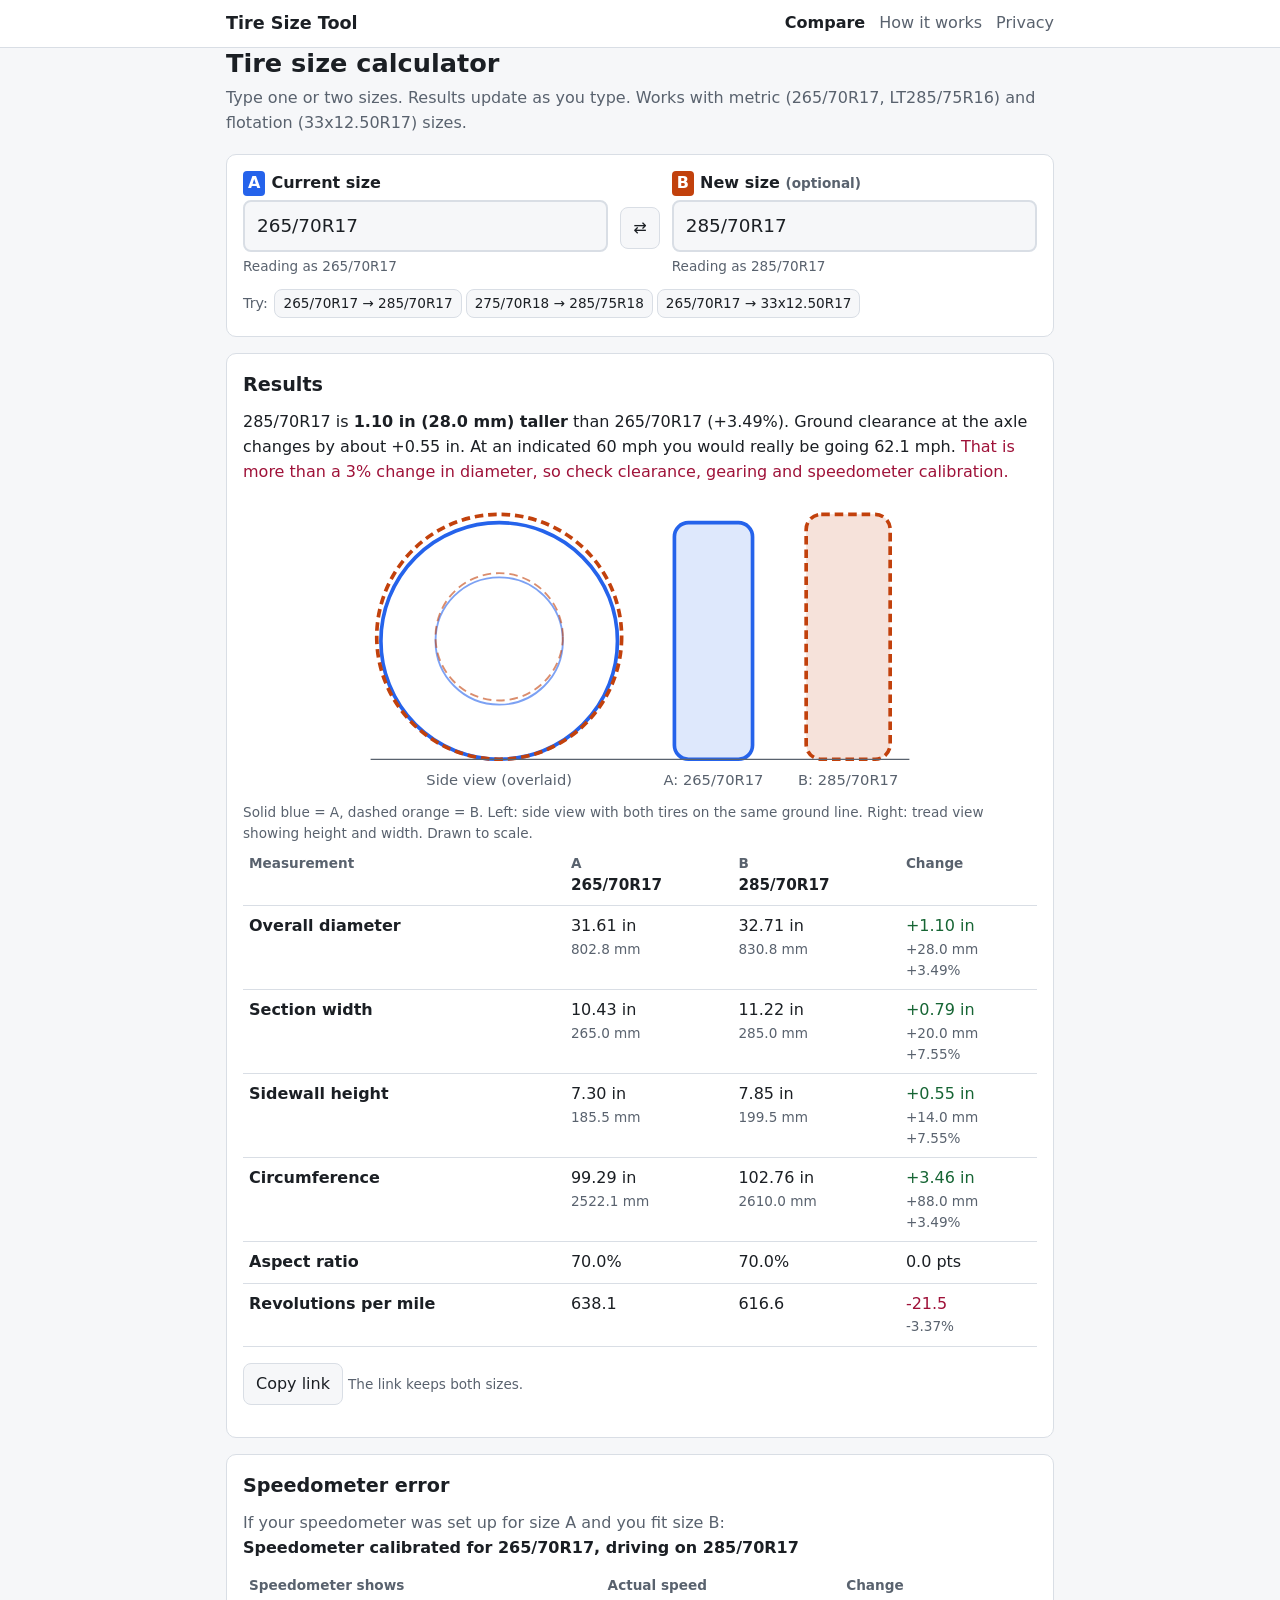
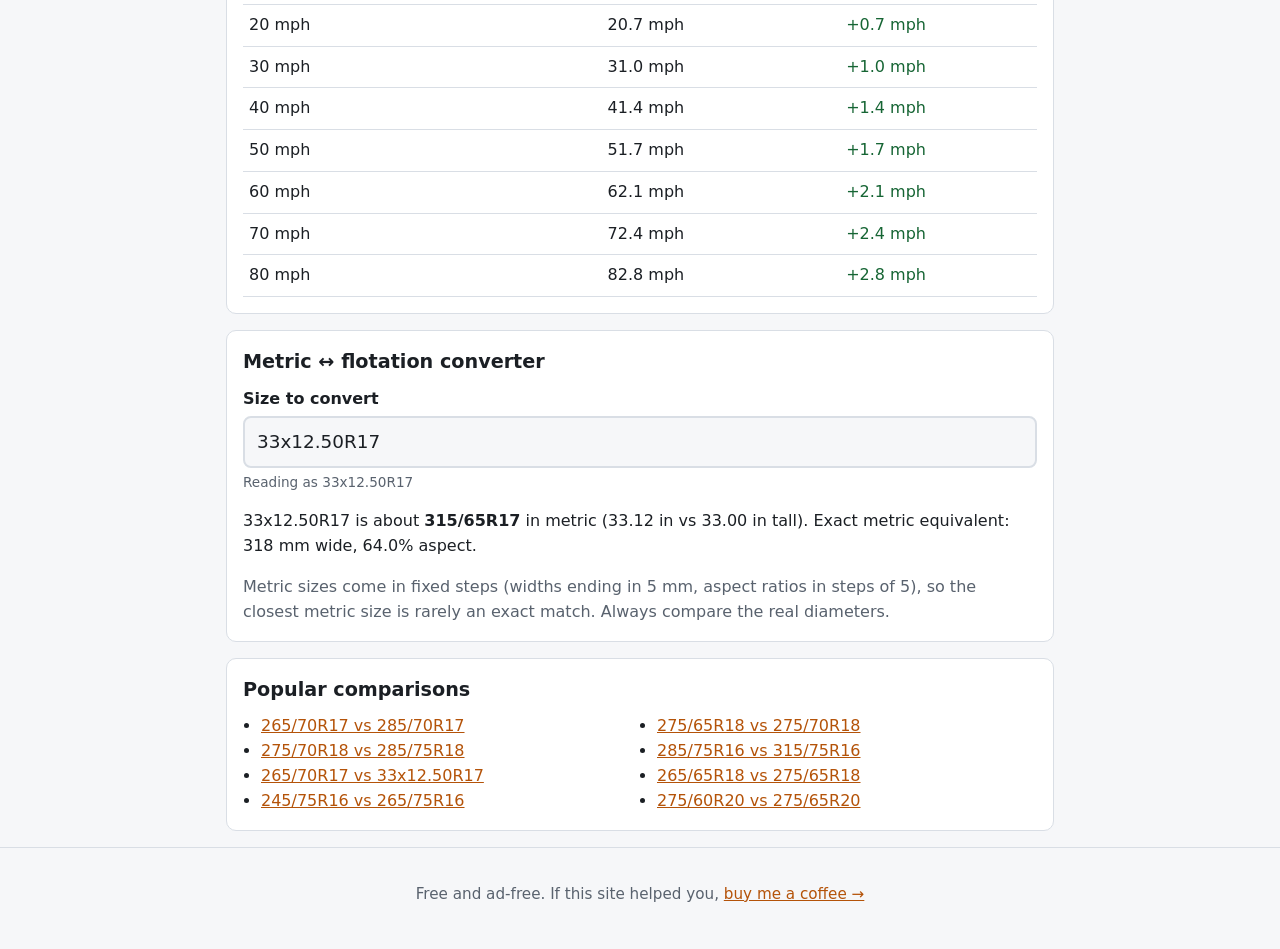
==== index.html @ 00318927 "Tire size calculator and comparison site" ====
<!doctype html>
<html lang="en">
<head>
<meta charset="utf-8">
<meta name="viewport" content="width=device-width, initial-scale=1">
<title>Tire Size Calculator &amp; Comparison – free, no ads</title>
<meta name="description" content="Compare two tire sizes instantly: diameter, width, sidewall, revolutions per mile, speedometer error and a to-scale drawing. Metric and flotation sizes.">
<link rel="canonical" href="https://tire-size-tool.pages.dev/">
<meta property="og:title" content="Tire Size Calculator &amp; Comparison – free, no ads">
<meta property="og:description" content="Compare two tire sizes instantly: diameter, width, sidewall, revolutions per mile, speedometer error and a to-scale drawing. Metric and flotation sizes.">
<meta property="og:type" content="website">
<meta property="og:url" content="https://tire-size-tool.pages.dev/">
<meta name="theme-color" content="#b45309">
<link rel="icon" href="/favicon.svg" type="image/svg+xml">
<link rel="stylesheet" href="/css/style.css">
</head>
<body>
<a class="skip" href="#main">Skip to content</a>
<header class="site"><div class="wrap"><a class="brand" href="/">Tire Size Tool</a><nav aria-label="Main"><a href="/" aria-current="page">Compare</a><a href="/how-it-works">How it works</a><a href="/privacy">Privacy</a></nav></div></header>
<main id="main" class="wrap">
<h1>Tire size calculator</h1>
<p class="lead">Type one or two sizes. Results update as you type. Works with metric (265/70R17, LT285/75R16) and flotation (33x12.50R17) sizes.</p>
<section class="card" aria-labelledby="in-h">
<h2 id="in-h" class="sr-only">Tire sizes</h2>
<div class="inputs">
<div><label for="size-a"><span class="tag tag-a" aria-hidden="true">A</span>Current size</label>
<input type="text" id="size-a" value="265/70R17" autocomplete="off" autocapitalize="characters" spellcheck="false" aria-describedby="size-a-msg">
<p class="msg" id="size-a-msg" aria-live="polite"></p></div>
<button type="button" id="swap" aria-label="Swap size A and size B">⇄</button>
<div><label for="size-b"><span class="tag tag-b" aria-hidden="true">B</span>New size <span class="v-mm">(optional)</span></label>
<input type="text" id="size-b" value="285/70R17" autocomplete="off" autocapitalize="characters" spellcheck="false" aria-describedby="size-b-msg">
<p class="msg" id="size-b-msg" aria-live="polite"></p></div>
</div>
<p class="examples">Try: <button type="button" data-example data-a="265/70R17" data-b="285/70R17">265/70R17 → 285/70R17</button><button type="button" data-example data-a="275/70R18" data-b="285/75R18">275/70R18 → 285/75R18</button><button type="button" data-example data-a="265/70R17" data-b="33x12.50R17">265/70R17 → 33x12.50R17</button></p>
</section>
<section class="card" aria-labelledby="res-h">
<h2 id="res-h">Results</h2>
<p class="summary" id="summary" aria-live="polite"></p>
<div id="viz"></div>
<p class="legend">Solid blue = A, dashed orange = B. Left: side view with both tires on the same ground line. Right: tread view showing height and width. Drawn to scale.</p>
<div class="table-scroll" id="results"><noscript><p>The live calculator needs JavaScript. The <a href="/how-it-works">formulas</a> are simple enough to do by hand.</p></noscript></div>
<p><button type="button" id="copy-link">Copy link</button> <span class="v-mm">The link keeps both sizes.</span></p>
</section>
<section class="card" aria-labelledby="sp-h">
<h2 id="sp-h">Speedometer error</h2>
<p class="hint">If your speedometer was set up for size A and you fit size B:</p>
<div class="table-scroll" id="speedo-wrap"></div>
</section>
<section class="card" aria-labelledby="cv-h">
<h2 id="cv-h">Metric ↔ flotation converter</h2>
<label for="size-conv">Size to convert</label>
<input type="text" id="size-conv" value="33x12.50R17" autocomplete="off" autocapitalize="characters" spellcheck="false" aria-describedby="size-conv-msg">
<p class="msg" id="size-conv-msg"></p>
<p id="conv-out" aria-live="polite"></p>
<p class="hint">Metric sizes come in fixed steps (widths ending in 5 mm, aspect ratios in steps of 5), so the closest metric size is rarely an exact match. Always compare the real diameters.</p>
</section>
<section class="card" aria-labelledby="pp-h">
<h2 id="pp-h">Popular comparisons</h2>
<ul class="pairs"><li><a href="/compare/265-70r17-vs-285-70r17">265/70R17 vs 285/70R17</a></li><li><a href="/compare/275-70r18-vs-285-75r18">275/70R18 vs 285/75R18</a></li><li><a href="/compare/265-70r17-vs-33x12-50r17">265/70R17 vs 33x12.50R17</a></li><li><a href="/compare/245-75r16-vs-265-75r16">245/75R16 vs 265/75R16</a></li><li><a href="/compare/275-65r18-vs-275-70r18">275/65R18 vs 275/70R18</a></li><li><a href="/compare/285-75r16-vs-315-75r16">285/75R16 vs 315/75R16</a></li><li><a href="/compare/265-65r18-vs-275-65r18">265/65R18 vs 275/65R18</a></li><li><a href="/compare/275-60r20-vs-275-65r20">275/60R20 vs 275/65R20</a></li></ul>
</section>
</main>
<footer class="site"><div class="wrap"><p>Free and ad-free. If this site helped you, <a href="https://ko-fi.com/marcustravis" rel="noopener">buy me a coffee →</a></p></div></footer>
<script src="/js/tire.js"></script>
<script src="/js/render.js"></script>
<script src="/js/app.js"></script>
</body>
</html>
---- css/style.css ----
:root {
  --bg: #f6f7f9; --card: #fff; --text: #1b1f24; --muted: #59626e; --line: #d9dee5;
  --accent: #b45309; --accent-ink: #fff; --a: #2563eb; --b: #c2410c; --up: #166534; --down: #9f1239;
  --radius: 10px; color-scheme: light dark;
}
@media (prefers-color-scheme: dark) {
  :root { --bg: #111418; --card: #1a1f25; --text: #e8ebef; --muted: #a2abb6; --line: #2e3640;
    --accent: #f59e0b; --accent-ink: #111; --a: #60a5fa; --b: #fb923c; --up: #4ade80; --down: #fb7185; }
}
* { box-sizing: border-box; }
html { -webkit-text-size-adjust: 100%; }
body { margin: 0; font: 16px/1.55 system-ui, -apple-system, "Segoe UI", Roboto, sans-serif; background: var(--bg); color: var(--text); }
a { color: var(--accent); }
a:focus-visible, button:focus-visible, input:focus-visible { outline: 3px solid var(--accent); outline-offset: 2px; }
.wrap { max-width: 860px; margin: 0 auto; padding: 0 16px; }
.skip { position: absolute; left: -999px; } .skip:focus { left: 8px; top: 8px; background: var(--card); padding: 8px; z-index: 9; }
.sr-only { position: absolute; width: 1px; height: 1px; overflow: hidden; clip: rect(0 0 0 0); white-space: nowrap; }
header.site { border-bottom: 1px solid var(--line); background: var(--card); }
header.site .wrap { display: flex; flex-wrap: wrap; align-items: center; justify-content: space-between; gap: 8px; padding-top: 10px; padding-bottom: 10px; }
.brand { font-weight: 700; color: var(--text); text-decoration: none; font-size: 1.1rem; }
nav a { margin-left: 14px; color: var(--muted); text-decoration: none; } nav a:hover { color: var(--text); text-decoration: underline; }
nav a[aria-current] { color: var(--text); font-weight: 600; }
main { padding: 20px 0 32px; }
h1 { font-size: 1.6rem; line-height: 1.25; margin: 0 0 6px; }
h2 { font-size: 1.2rem; margin: 0 0 10px; }
.lead { color: var(--muted); margin: 0 0 18px; }
.card { background: var(--card); border: 1px solid var(--line); border-radius: var(--radius); padding: 16px; margin-bottom: 16px; }
.inputs { display: grid; grid-template-columns: 1fr; gap: 12px; }
@media (min-width: 620px) { .inputs { grid-template-columns: 1fr auto 1fr; align-items: start; } }
label { display: block; font-weight: 600; margin-bottom: 4px; }
label .tag { display: inline-block; width: 1.4em; text-align: center; border-radius: 4px; color: #fff; margin-right: 6px; }
.tag-a { background: var(--a); } .tag-b { background: var(--b); }
input[type=text] { width: 100%; font: inherit; font-size: 1.15rem; padding: 10px 12px; border: 2px solid var(--line); border-radius: 8px; background: var(--bg); color: var(--text); }
input[aria-invalid=true] { border-color: var(--down); }
.msg { min-height: 1.3em; font-size: .85rem; color: var(--muted); margin: 4px 0 0; }
button { font: inherit; cursor: pointer; border: 1px solid var(--line); background: var(--bg); color: var(--text); border-radius: 8px; padding: 8px 12px; }
button.primary { background: var(--accent); color: var(--accent-ink); border-color: var(--accent); }
#swap { align-self: center; margin-top: 8px; }
.examples { margin: 10px 0 0; font-size: .9rem; color: var(--muted); }
.examples button { padding: 3px 8px; font-size: .85rem; margin: 2px; }
.summary { margin: 0 0 12px; } .summary:empty { display: none; }
.warn { color: var(--down); }
.table-scroll { overflow-x: auto; }
table { border-collapse: collapse; width: 100%; font-variant-numeric: tabular-nums; }
th, td { text-align: left; padding: 8px 6px; border-bottom: 1px solid var(--line); vertical-align: top; }
thead th { font-size: .85rem; color: var(--muted); }
.lbl { display: block; color: var(--text); font-weight: 700; font-size: .95rem; }
td span { display: block; } .v-mm, .v-pct { color: var(--muted); font-size: .85rem; }
td.up { color: var(--up); } td.down { color: var(--down); }
caption { text-align: left; font-weight: 600; padding-bottom: 6px; }
.hint { color: var(--muted); margin: 0; }
svg.profile { width: 100%; height: auto; max-height: 300px; display: block; }
svg.profile .side, svg.profile .tread { fill: none; stroke-width: 3; }
svg.profile .tire-a { stroke: var(--a); } svg.profile .tire-b { stroke: var(--b); stroke-dasharray: 7 4; }
svg.profile .tread.tire-a { fill: color-mix(in srgb, var(--a) 15%, transparent); }
svg.profile .tread.tire-b { fill: color-mix(in srgb, var(--b) 15%, transparent); }
svg.profile .rim { fill: none; stroke-width: 1.5; opacity: .6; }
svg.profile .ground { stroke: var(--muted); stroke-width: 1; }
svg.profile text { fill: var(--muted); font-size: 12px; font-family: inherit; }
.legend { font-size: .85rem; color: var(--muted); margin: 6px 0 0; }
.pairs { columns: 2 220px; padding-left: 18px; margin: 0; }
.prose p, .prose li { max-width: 68ch; }
code { background: var(--bg); padding: 1px 5px; border-radius: 4px; border: 1px solid var(--line); }
footer.site { border-top: 1px solid var(--line); padding: 20px 0 28px; color: var(--muted); font-size: .95rem; text-align: center; }
@media (max-width: 560px) {
  table { font-size: .82rem; } th, td { padding: 6px 3px; }
  .v-mm, .v-pct { font-size: .72rem; } .lbl { font-size: .8rem; }
  .results th[scope=row] { width: 26%; } #swap { width: 100%; margin: 0; }
  nav a { margin-left: 10px; }
}
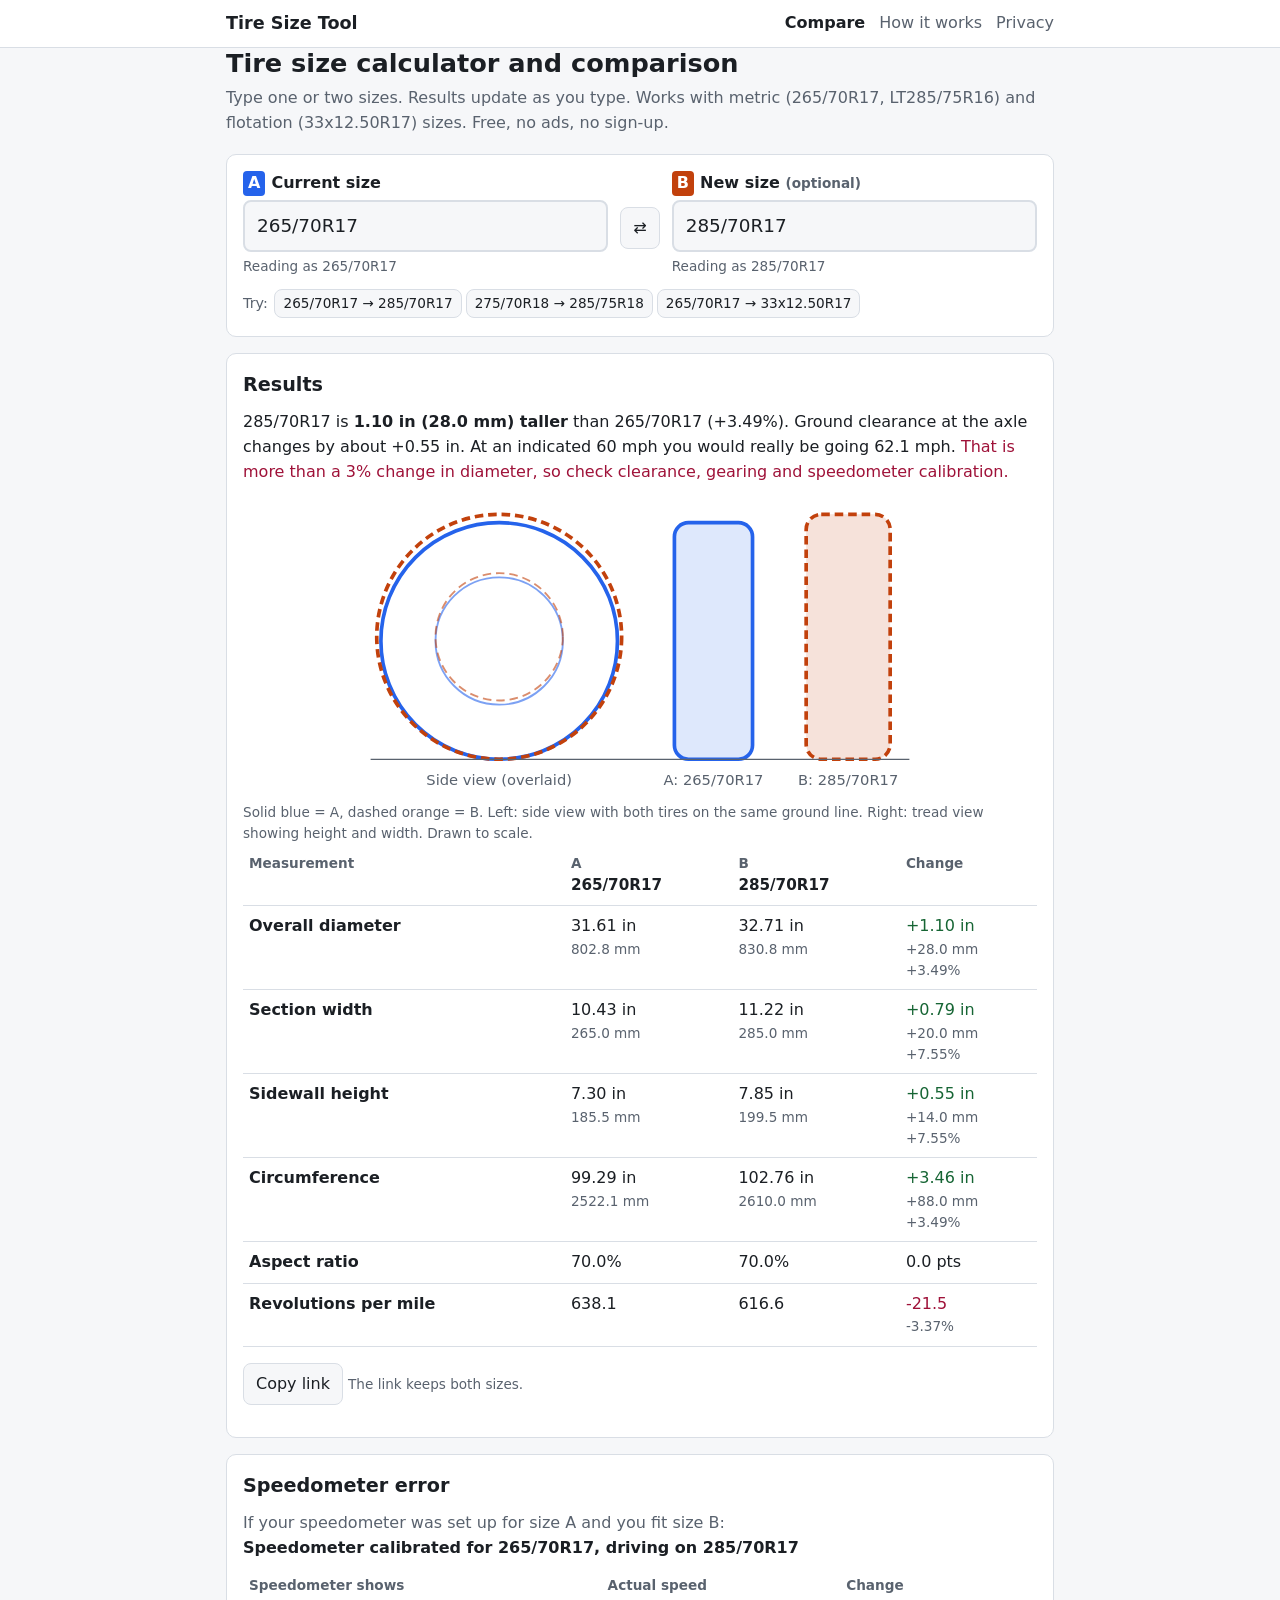
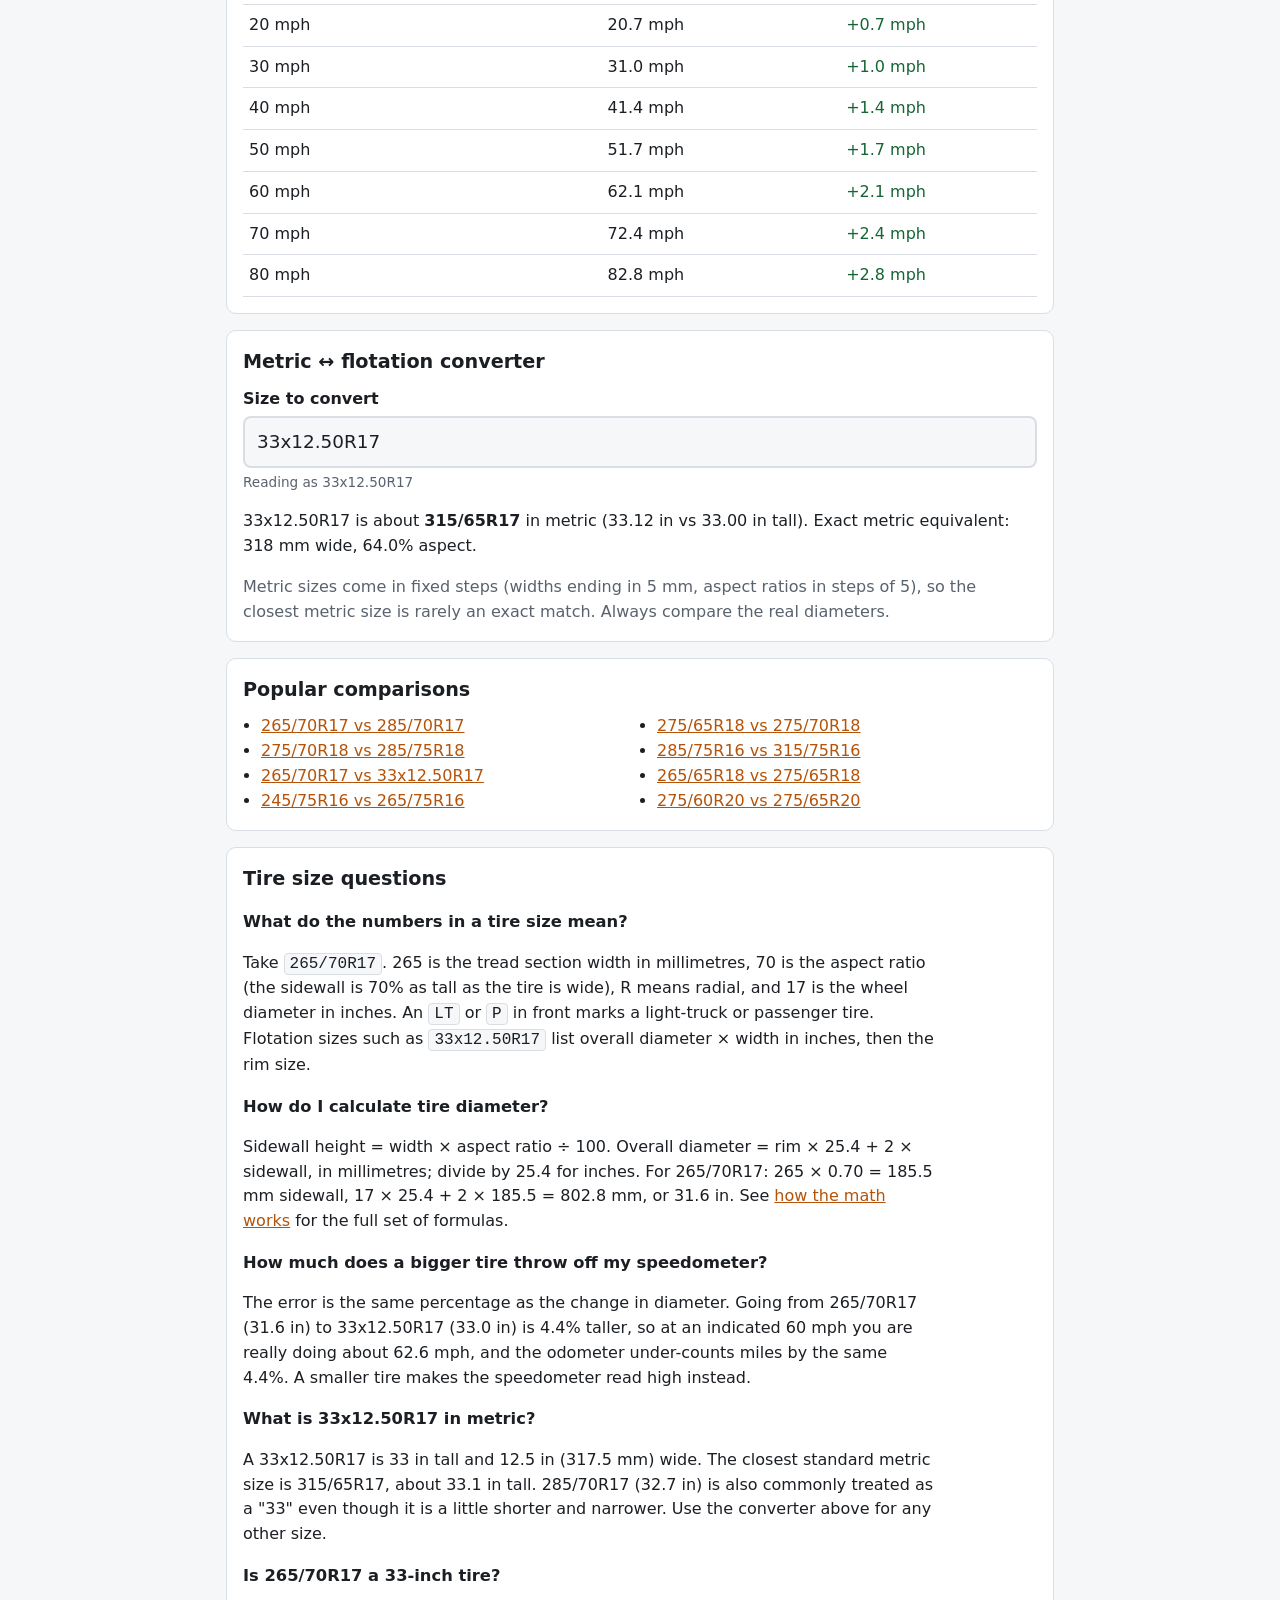
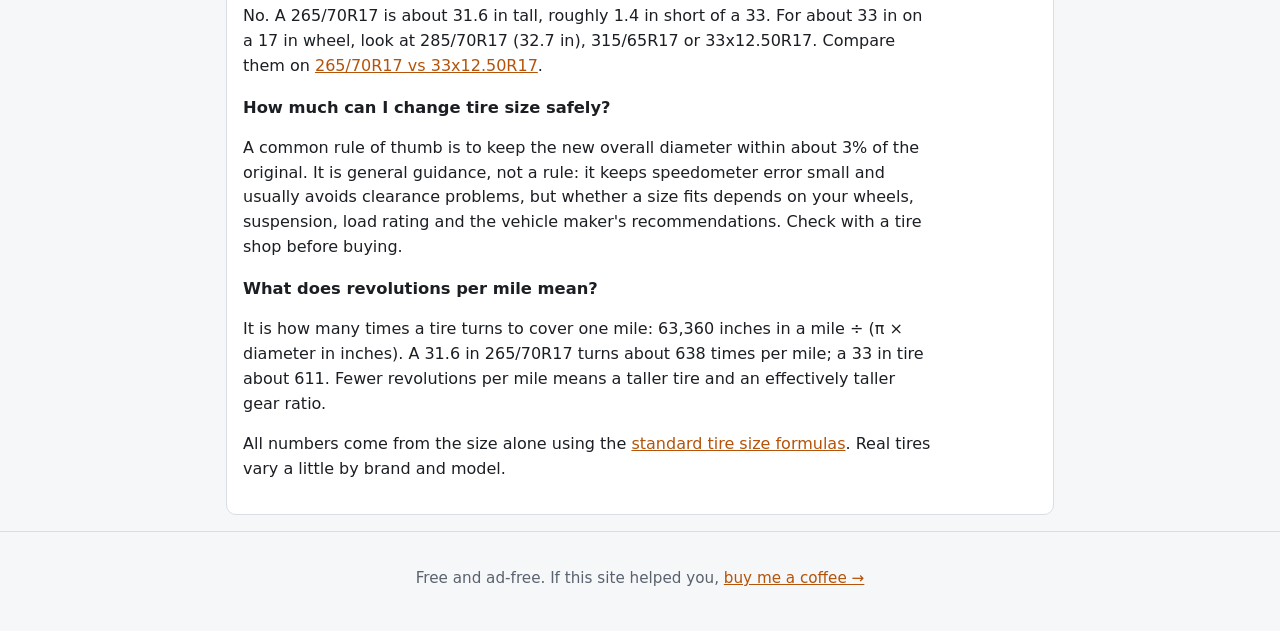
==== commit 0d2280ce: "SEO/AI-search pass: FAQ, JSON-LD, OG/Twitter tags + og.png, llms.txt, AI bot robots groups, sitemap " ====
--- a/index.html
+++ b/index.html
@@ -3,23 +3,37 @@
 <head>
 <meta charset="utf-8">
 <meta name="viewport" content="width=device-width, initial-scale=1">
+<meta name="google-site-verification" content="DBsd4dRo6CszvxQNH2xXlYTnwq2I4v30uIsV_nwwEc8">
 <title>Tire Size Calculator &amp; Comparison – free, no ads</title>
-<meta name="description" content="Compare two tire sizes instantly: diameter, width, sidewall, revolutions per mile, speedometer error and a to-scale drawing. Metric and flotation sizes.">
-<link rel="canonical" href="https://tire-size-tool.pages.dev/">
+<meta name="description" content="Free tire size calculator with no ads. Compare two sizes for diameter, width, sidewall, revs per mile and speedometer error, and convert metric to 33x12.50 sizes.">
+<link rel="canonical" href="https://tiresizing.pages.dev/">
 <meta property="og:title" content="Tire Size Calculator &amp; Comparison – free, no ads">
-<meta property="og:description" content="Compare two tire sizes instantly: diameter, width, sidewall, revolutions per mile, speedometer error and a to-scale drawing. Metric and flotation sizes.">
+<meta property="og:description" content="Free tire size calculator with no ads. Compare two sizes for diameter, width, sidewall, revs per mile and speedometer error, and convert metric to 33x12.50 sizes.">
 <meta property="og:type" content="website">
-<meta property="og:url" content="https://tire-size-tool.pages.dev/">
+<meta property="og:site_name" content="Tire Size Tool">
+<meta property="og:locale" content="en_US">
+<meta property="og:url" content="https://tiresizing.pages.dev/">
+<meta property="og:image" content="https://tiresizing.pages.dev/og.png">
+<meta property="og:image:width" content="1200">
+<meta property="og:image:height" content="630">
+<meta property="og:image:alt" content="Tire Size Calculator: compare two sizes, diameter, revs per mile and speedometer error">
+<meta name="twitter:card" content="summary_large_image">
+<meta name="twitter:title" content="Tire Size Calculator &amp; Comparison – free, no ads">
+<meta name="twitter:description" content="Free tire size calculator with no ads. Compare two sizes for diameter, width, sidewall, revs per mile and speedometer error, and convert metric to 33x12.50 sizes.">
+<meta name="twitter:image" content="https://tiresizing.pages.dev/og.png">
 <meta name="theme-color" content="#b45309">
 <link rel="icon" href="/favicon.svg" type="image/svg+xml">
 <link rel="stylesheet" href="/css/style.css">
+<script type="application/ld+json">{"@context":"https://schema.org","@type":"WebSite","name":"Tire Size Tool","alternateName":"tiresizing.pages.dev","url":"https://tiresizing.pages.dev/","inLanguage":"en"}</script>
+<script type="application/ld+json">{"@context":"https://schema.org","@type":"WebApplication","name":"Tire Size Calculator","url":"https://tiresizing.pages.dev/","applicationCategory":"UtilitiesApplication","operatingSystem":"Any (runs in a web browser)","browserRequirements":"Requires JavaScript","isAccessibleForFree":true,"description":"Compares two tire sizes (metric or flotation) and shows overall diameter, section width, sidewall height, circumference, revolutions per mile and speedometer error, with a to-scale drawing.","offers":{"@type":"Offer","price":"0","priceCurrency":"USD"}}</script>
+<script type="application/ld+json">{"@context":"https://schema.org","@type":"FAQPage","mainEntity":[{"@type":"Question","name":"What do the numbers in a tire size mean?","acceptedAnswer":{"@type":"Answer","text":"Take 265/70R17. 265 is the tread section width in millimetres, 70 is the aspect ratio (the sidewall is 70% as tall as the tire is wide), R means radial, and 17 is the wheel diameter in inches. An LT or P in front marks a light-truck or passenger tire. Flotation sizes such as 33x12.50R17 list overall diameter × width in inches, then the rim size."}},{"@type":"Question","name":"How do I calculate tire diameter?","acceptedAnswer":{"@type":"Answer","text":"Sidewall height = width × aspect ratio ÷ 100. Overall diameter = rim × 25.4 + 2 × sidewall, in millimetres; divide by 25.4 for inches. For 265/70R17: 265 × 0.70 = 185.5 mm sidewall, 17 × 25.4 + 2 × 185.5 = 802.8 mm, or 31.6 in. See how the math works for the full set of formulas."}},{"@type":"Question","name":"How much does a bigger tire throw off my speedometer?","acceptedAnswer":{"@type":"Answer","text":"The error is the same percentage as the change in diameter. Going from 265/70R17 (31.6 in) to 33x12.50R17 (33.0 in) is 4.4% taller, so at an indicated 60 mph you are really doing about 62.6 mph, and the odometer under-counts miles by the same 4.4%. A smaller tire makes the speedometer read high instead."}},{"@type":"Question","name":"What is 33x12.50R17 in metric?","acceptedAnswer":{"@type":"Answer","text":"A 33x12.50R17 is 33 in tall and 12.5 in (317.5 mm) wide. The closest standard metric size is 315/65R17, about 33.1 in tall. 285/70R17 (32.7 in) is also commonly treated as a \"33\" even though it is a little shorter and narrower. Use the converter above for any other size."}},{"@type":"Question","name":"Is 265/70R17 a 33-inch tire?","acceptedAnswer":{"@type":"Answer","text":"No. A 265/70R17 is about 31.6 in tall, roughly 1.4 in short of a 33. For about 33 in on a 17 in wheel, look at 285/70R17 (32.7 in), 315/65R17 or 33x12.50R17. Compare them on 265/70R17 vs 33x12.50R17."}},{"@type":"Question","name":"How much can I change tire size safely?","acceptedAnswer":{"@type":"Answer","text":"A common rule of thumb is to keep the new overall diameter within about 3% of the original. It is general guidance, not a rule: it keeps speedometer error small and usually avoids clearance problems, but whether a size fits depends on your wheels, suspension, load rating and the vehicle maker's recommendations. Check with a tire shop before buying."}},{"@type":"Question","name":"What does revolutions per mile mean?","acceptedAnswer":{"@type":"Answer","text":"It is how many times a tire turns to cover one mile: 63,360 inches in a mile ÷ (π × diameter in inches). A 31.6 in 265/70R17 turns about 638 times per mile; a 33 in tire about 611. Fewer revolutions per mile means a taller tire and an effectively taller gear ratio."}}]}</script>
 </head>
 <body>
 <a class="skip" href="#main">Skip to content</a>
 <header class="site"><div class="wrap"><a class="brand" href="/">Tire Size Tool</a><nav aria-label="Main"><a href="/" aria-current="page">Compare</a><a href="/how-it-works">How it works</a><a href="/privacy">Privacy</a></nav></div></header>
 <main id="main" class="wrap">
-<h1>Tire size calculator</h1>
-<p class="lead">Type one or two sizes. Results update as you type. Works with metric (265/70R17, LT285/75R16) and flotation (33x12.50R17) sizes.</p>
+<h1>Tire size calculator and comparison</h1>
+<p class="lead">Type one or two sizes. Results update as you type. Works with metric (265/70R17, LT285/75R16) and flotation (33x12.50R17) sizes. Free, no ads, no sign-up.</p>
 <section class="card" aria-labelledby="in-h">
 <h2 id="in-h" class="sr-only">Tire sizes</h2>
 <div class="inputs">
@@ -54,14 +68,33 @@
 <p id="conv-out" aria-live="polite"></p>
 <p class="hint">Metric sizes come in fixed steps (widths ending in 5 mm, aspect ratios in steps of 5), so the closest metric size is rarely an exact match. Always compare the real diameters.</p>
 </section>
-<section class="card" aria-labelledby="pp-h">
+<section class="card" id="popular" aria-labelledby="pp-h">
 <h2 id="pp-h">Popular comparisons</h2>
 <ul class="pairs"><li><a href="/compare/265-70r17-vs-285-70r17">265/70R17 vs 285/70R17</a></li><li><a href="/compare/275-70r18-vs-285-75r18">275/70R18 vs 285/75R18</a></li><li><a href="/compare/265-70r17-vs-33x12-50r17">265/70R17 vs 33x12.50R17</a></li><li><a href="/compare/245-75r16-vs-265-75r16">245/75R16 vs 265/75R16</a></li><li><a href="/compare/275-65r18-vs-275-70r18">275/65R18 vs 275/70R18</a></li><li><a href="/compare/285-75r16-vs-315-75r16">285/75R16 vs 315/75R16</a></li><li><a href="/compare/265-65r18-vs-275-65r18">265/65R18 vs 275/65R18</a></li><li><a href="/compare/275-60r20-vs-275-65r20">275/60R20 vs 275/65R20</a></li></ul>
+</section>
+<section class="card prose" aria-labelledby="faq-h">
+<h2 id="faq-h">Tire size questions</h2>
+<h3>What do the numbers in a tire size mean?</h3>
+<p>Take <code>265/70R17</code>. 265 is the tread section width in millimetres, 70 is the aspect ratio (the sidewall is 70% as tall as the tire is wide), R means radial, and 17 is the wheel diameter in inches. An <code>LT</code> or <code>P</code> in front marks a light-truck or passenger tire. Flotation sizes such as <code>33x12.50R17</code> list overall diameter × width in inches, then the rim size.</p>
+<h3>How do I calculate tire diameter?</h3>
+<p>Sidewall height = width × aspect ratio ÷ 100. Overall diameter = rim × 25.4 + 2 × sidewall, in millimetres; divide by 25.4 for inches. For 265/70R17: 265 × 0.70 = 185.5 mm sidewall, 17 × 25.4 + 2 × 185.5 = 802.8 mm, or 31.6 in. See <a href="/how-it-works">how the math works</a> for the full set of formulas.</p>
+<h3>How much does a bigger tire throw off my speedometer?</h3>
+<p>The error is the same percentage as the change in diameter. Going from 265/70R17 (31.6 in) to 33x12.50R17 (33.0 in) is 4.4% taller, so at an indicated 60 mph you are really doing about 62.6 mph, and the odometer under-counts miles by the same 4.4%. A smaller tire makes the speedometer read high instead.</p>
+<h3>What is 33x12.50R17 in metric?</h3>
+<p>A 33x12.50R17 is 33 in tall and 12.5 in (317.5 mm) wide. The closest standard metric size is 315/65R17, about 33.1 in tall. 285/70R17 (32.7 in) is also commonly treated as a "33" even though it is a little shorter and narrower. Use the converter above for any other size.</p>
+<h3>Is 265/70R17 a 33-inch tire?</h3>
+<p>No. A 265/70R17 is about 31.6 in tall, roughly 1.4 in short of a 33. For about 33 in on a 17 in wheel, look at 285/70R17 (32.7 in), 315/65R17 or 33x12.50R17. Compare them on <a href="/compare/265-70r17-vs-33x12-50r17">265/70R17 vs 33x12.50R17</a>.</p>
+<h3>How much can I change tire size safely?</h3>
+<p>A common rule of thumb is to keep the new overall diameter within about 3% of the original. It is general guidance, not a rule: it keeps speedometer error small and usually avoids clearance problems, but whether a size fits depends on your wheels, suspension, load rating and the vehicle maker's recommendations. Check with a tire shop before buying.</p>
+<h3>What does revolutions per mile mean?</h3>
+<p>It is how many times a tire turns to cover one mile: 63,360 inches in a mile ÷ (π × diameter in inches). A 31.6 in 265/70R17 turns about 638 times per mile; a 33 in tire about 611. Fewer revolutions per mile means a taller tire and an effectively taller gear ratio.</p>
+<p>All numbers come from the size alone using the <a href="/how-it-works">standard tire size formulas</a>. Real tires vary a little by brand and model.</p>
 </section>
 </main>
 <footer class="site"><div class="wrap"><p>Free and ad-free. If this site helped you, <a href="https://ko-fi.com/marcustravis" rel="noopener">buy me a coffee →</a></p></div></footer>
 <script src="/js/tire.js"></script>
 <script src="/js/render.js"></script>
 <script src="/js/app.js"></script>
+<script defer src="https://static.cloudflareinsights.com/beacon.min.js" data-cf-beacon='{"token": "408fbf7058f24f338591a29dc4918935"}'></script>
 </body>
 </html>
--- a/css/style.css
+++ b/css/style.css
@@ -68,3 +68,6 @@
   .results th[scope=row] { width: 26%; } #swap { width: 100%; margin: 0; }
   nav a { margin-left: 10px; }
 }
+.crumbs { font-size: .9rem; color: var(--muted); margin: 0 0 8px; }
+.crumbs a { color: var(--muted); }
+.prose h3 { font-size: 1.02rem; margin: 16px 0 4px; }
